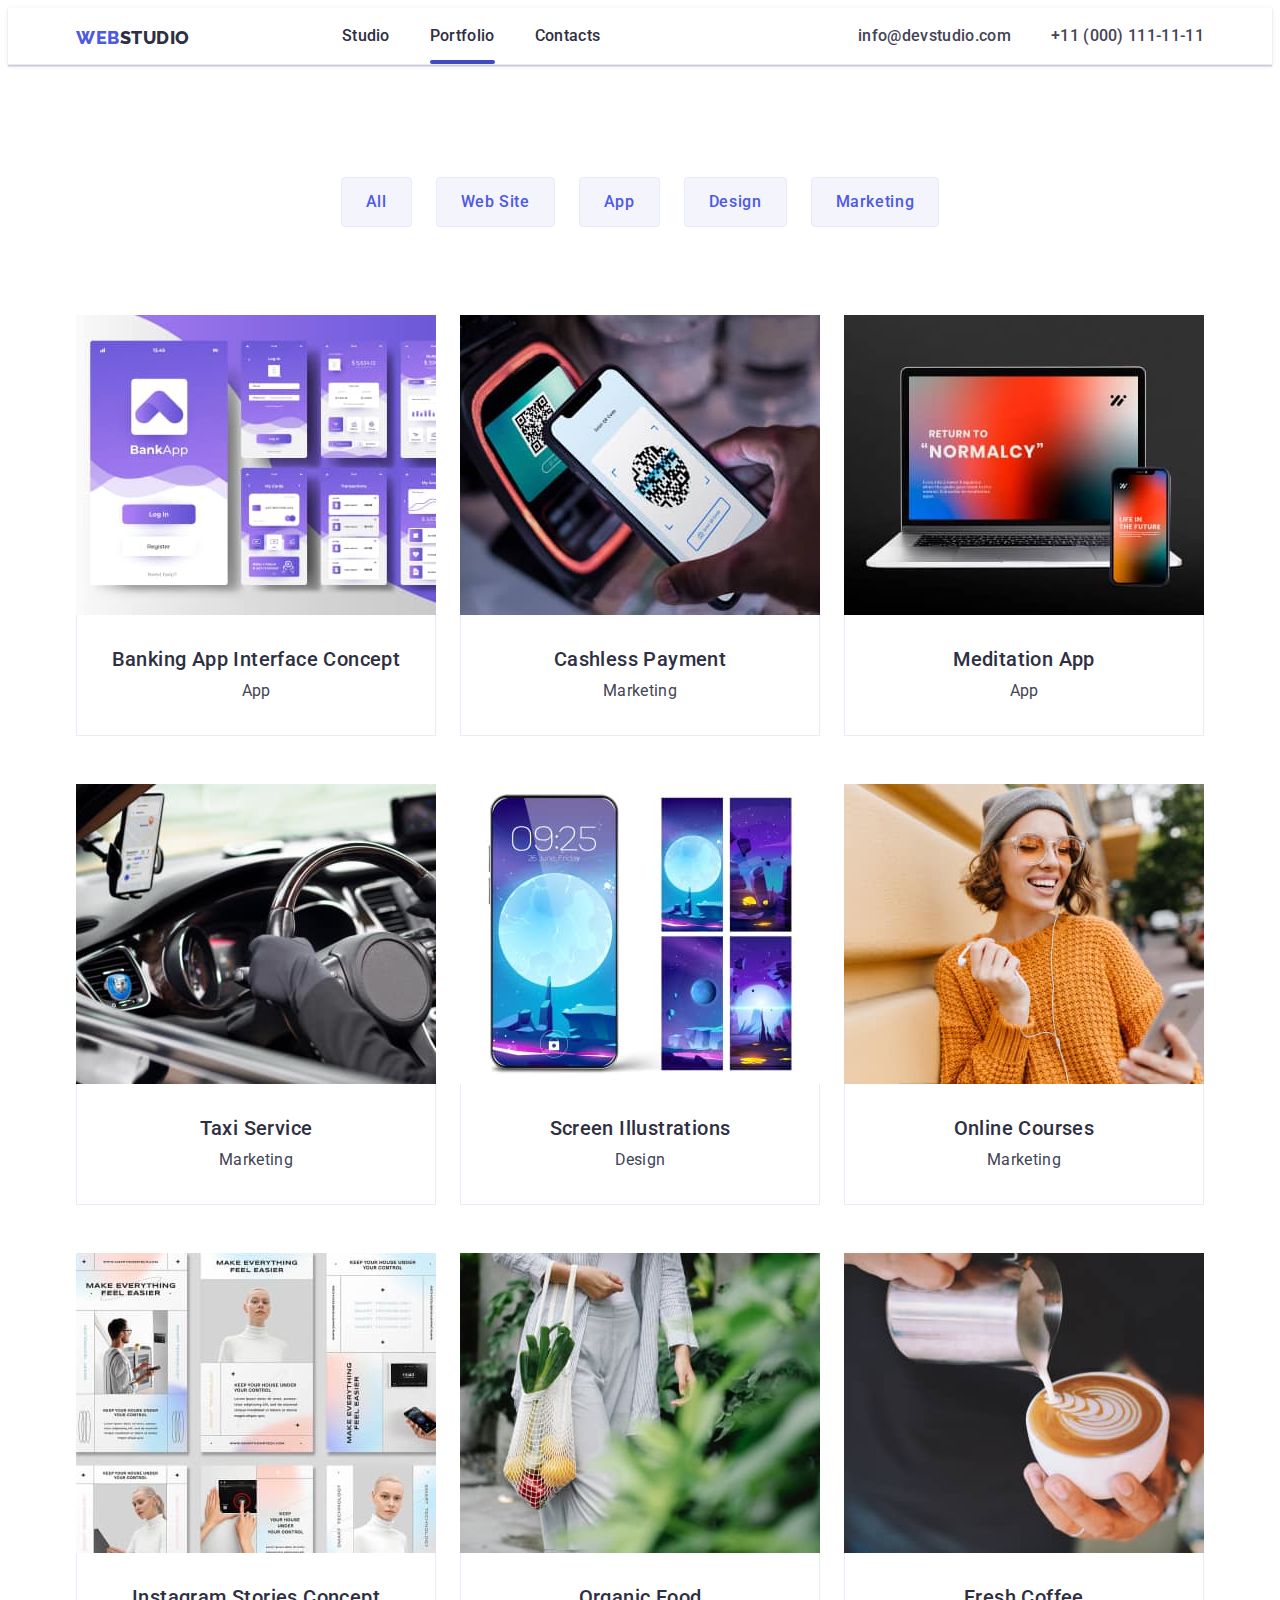
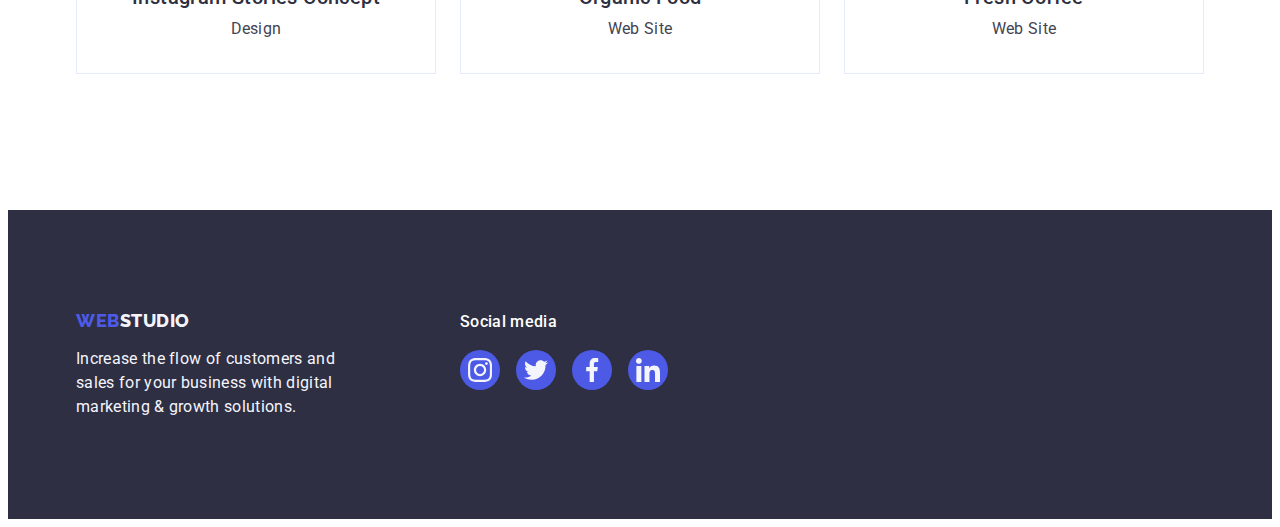
==== portfolio.html @ bfd8ada6 "Initial commit" ====
<!DOCTYPE html>
<html lang="en">
  <head>
    <link
      rel="stylesheet"
      href="https://cdnjs.cloudflare.com/ajax/libs/modern-normalize/2.0.0/modern-normalize.min.css"
      integrity="sha512-4xo8blKMVCiXpTaLzQSLSw3KFOVPWhm/TRtuPVc4WG6kUgjH6J03IBuG7JZPkcWMxJ5huwaBpOpnwYElP/m6wg=="
      crossorigin="anonymous"
      referrerpolicy="no-referrer"
    />
    <meta charset="UTF-8" />
    <meta name="viewport" content="width=device-width, initial-scale=1.0" />
    <link rel="preconnect" href="https://fonts.googleapis.com" />
    <link rel="preconnect" href="https://fonts.gstatic.com" crossorigin />
    <link
      href="https://fonts.googleapis.com/css2?family=Raleway:wght@700&family=Roboto:wght@400;500;700;900&display=swap"
      rel="stylesheet"
    />
    <link rel="stylesheet" href="./css/styles.css" />
    <title>goit-markup-hw-05</title>
  </head>
  <body>
    <!-- Header -->
    <header class="header">
      <div class="container section hero-header">
        <nav class="hero-navbar">
          <a href="./index.html" class="logo"
            >Web<span class="second-word">Studio</span></a
          >
          <ul class="hero-navbar-list">
            <li>
              <a href="./index.html" class="list-link">Studio</a>
            </li>
            <li>
              <a href="./portfolio.html" class="navbar-link list-link"
                >Portfolio</a
              >
            </li>
            <li><a href="" class="list-link">Contacts</a></li>
          </ul>
        </nav>
        <address class="contact">
          <ul class="hero-navbar-list">
            <li>
              <a href="mailto:info@devstudio.com" class="contact-link"
                >info@devstudio.com</a
              >
            </li>
            <li>
              <a href="tel:+110001111111" class="contact-link"
                >+11 (000) 111-11-11</a
              >
            </li>
          </ul>
        </address>
      </div>
    </header>
    <main>
      <!-- Main section -->
      <section class="portfolio-section-header">
        <div class="container portfolio-section-one">
          <h1 class="visually-hidden">Portfolio</h1>
          <ul class="portfolio-section-list">
            <li>
              <button type="button" class="button">All</button>
            </li>
            <li><button type="button" class="button">Web Site</button></li>
            <li><button type="button" class="button">App</button></li>
            <li><button type="button" class="button">Design</button></li>
            <li><button type="button" class="button">Marketing</button></li>
          </ul>

          <!-- Card lists -->
          <ul class="portfolio-section-cards">
            <li class="portfolio-section-card">
              <a href="" class="portfolio-card-list-link cards">
                <div class="shadow-window">
                  <img
                    src="./images/image-one-hw2.jpg"
                    alt="banking-app-interface"
                    width="360"
                    height="300"
                    class="images"
                  />
                  <p class="paragraph-title">
                    14 Stylish and User-Friendly App Design Concepts · Task
                    Manager App · Calorie Tracker App · Exotic Fruit Ecommerce
                    App · Cloud Storage App
                  </p>
                </div>
                <div class="portfolio-section-link">
                  <h2 class="portfolio-title">Banking App Interface Concept</h2>
                  <p class="portfolio-text">App</p>
                </div>
              </a>
            </li>
            <li class="portfolio-section-card">
              <a href="" class="portfolio-card-list-link cards">
                <div class="shadow-window">
                  <img
                    src="./images/image-two-hw2.jpg"
                    alt="cashless-payment"
                    width="360"
                    height="300"
                    class="images"
                  />
                  <p class="paragraph-title">
                    14 Stylish and User-Friendly App Design Concepts · Task
                    Manager App · Calorie Tracker App · Exotic Fruit Ecommerce
                    App · Cloud Storage App
                  </p>
                </div>
                <div class="portfolio-section-link">
                  <h2 class="portfolio-title">Cashless Payment</h2>
                  <p class="portfolio-text">Marketing</p>
                </div>
              </a>
            </li>
            <li class="portfolio-section-card">
              <a href="" class="portfolio-card-list-link cards">
                <div class="shadow-window">
                  <img
                    src="./images/image-three-hw2.jpg"
                    alt="meditation-app"
                    width="360"
                    height="300"
                    class="images"
                  />
                  <p class="paragraph-title">
                    14 Stylish and User-Friendly App Design Concepts · Task
                    Manager App · Calorie Tracker App · Exotic Fruit Ecommerce
                    App · Cloud Storage App
                  </p>
                </div>
                <div class="portfolio-section-link">
                  <h2 class="portfolio-title">Meditation App</h2>
                  <p class="portfolio-text">App</p>
                </div>
              </a>
            </li>

            <li class="portfolio-section-card">
              <a href="" class="portfolio-card-list-link cards">
                <div class="shadow-window">
                  <img
                    src="./images/image-four-hw2.jpg"
                    alt="taxi-services"
                    width="360"
                    height="300"
                    class="images"
                  />
                  <p class="paragraph-title">
                    14 Stylish and User-Friendly App Design Concepts · Task
                    Manager App · Calorie Tracker App · Exotic Fruit Ecommerce
                    App · Cloud Storage App
                  </p>
                </div>
                <div class="portfolio-section-link">
                  <h2 class="portfolio-title">Taxi Service</h2>
                  <p class="portfolio-text">Marketing</p>
                </div>
              </a>
            </li>
            <li class="portfolio-section-card">
              <a href="" class="portfolio-card-list-link cards">
                <div class="shadow-window">
                  <img
                    src="./images/image-five-hw2.jpg"
                    alt="screen-ilustration"
                    width="360"
                    height="300"
                    class="images"
                  />
                  <p class="paragraph-title">
                    14 Stylish and User-Friendly App Design Concepts · Task
                    Manager App · Calorie Tracker App · Exotic Fruit Ecommerce
                    App · Cloud Storage App
                  </p>
                </div>
                <div class="portfolio-section-link">
                  <h2 class="portfolio-title">Screen Illustrations</h2>
                  <p class="portfolio-text">Design</p>
                </div>
              </a>
            </li>
            <li class="portfolio-section-card">
              <a href="" class="portfolio-card-list-link cards">
                <div class="shadow-window">
                  <img
                    src="./images/image-six-hw2.jpg"
                    alt="online-courses"
                    width="360"
                    height="300"
                    class="images"
                  />
                  <p class="paragraph-title">
                    14 Stylish and User-Friendly App Design Concepts · Task
                    Manager App · Calorie Tracker App · Exotic Fruit Ecommerce
                    App · Cloud Storage App
                  </p>
                </div>
                <div class="portfolio-section-link">
                  <h2 class="portfolio-title">Online Courses</h2>
                  <p class="portfolio-text">Marketing</p>
                </div>
              </a>
            </li>

            <li class="portfolio-section-card">
              <a href="" class="portfolio-card-list-link cards">
                <div class="shadow-window">
                  <img
                    src="./images/image-seven-hw2.jpg"
                    alt="instagram-stories"
                    width="360"
                    height="300"
                    class="images"
                  />
                  <p class="paragraph-title">
                    14 Stylish and User-Friendly App Design Concepts · Task
                    Manager App · Calorie Tracker App · Exotic Fruit Ecommerce
                    App · Cloud Storage App
                  </p>
                </div>
                <div class="portfolio-section-link">
                  <h2 class="portfolio-title">Instagram Stories Concept</h2>
                  <p class="portfolio-text">Design</p>
                </div>
              </a>
            </li>
            <li class="portfolio-section-card">
              <a href="" class="portfolio-card-list-link cards">
                <div class="shadow-window">
                  <img
                    src="./images/image-eight-hw2.jpg"
                    alt="organic-food"
                    width="360"
                    height="300"
                    class="images"
                  />
                  <p class="paragraph-title">
                    14 Stylish and User-Friendly App Design Concepts · Task
                    Manager App · Calorie Tracker App · Exotic Fruit Ecommerce
                    App · Cloud Storage App
                  </p>
                </div>
                <div class="portfolio-section-link">
                  <h2 class="portfolio-title">Organic Food</h2>
                  <p class="portfolio-text">Web Site</p>
                </div>
              </a>
            </li>
            <li class="portfolio-section-card">
              <a href="" class="portfolio-card-list-link cards">
                <div class="shadow-window">
                  <img
                    src="./images/image-nine-hw2.jpg"
                    alt="fresh-coffe2"
                    width="360"
                    height="300"
                    class="images"
                  />
                  <p class="paragraph-title">
                    14 Stylish and User-Friendly App Design Concepts · Task
                    Manager App · Calorie Tracker App · Exotic Fruit Ecommerce
                    App · Cloud Storage App
                  </p>
                </div>
                <div class="portfolio-section-link">
                  <h2 class="portfolio-title">Fresh Coffee</h2>
                  <p class="portfolio-text">Web Site</p>
                </div>
              </a>
            </li>
          </ul>
        </div>
      </section>
    </main>

    <!-- Footer -->

    <footer class="footer-content">
      <div class="container footer-section">
        <div class="footer-items">
          <a href="./index.html" class="logo"
            >Web<span class="span">Studio</span></a
          >
          <p class="footer-text">
            Increase the flow of customers and sales for your business with
            digital marketing & growth solutions.
          </p>
        </div>
        <div class="">
          <p class="social-media-footer">Social media</p>
          <ul class="social-media-footer-list">
            <li class="social-media-footer-lists">
              <a href="" class="social-media-footer-link">
                <svg width="24" height="24" class="social-media-footer-icon">
                  <use href="./images/icons.svg#instagram-2"></use>
                </svg>
              </a>
            </li>
            <li class="social-media-footer-lists">
              <a href="" class="social-media-footer-link">
                <svg width="24" height="24" class="social-media-footer-icon">
                  <use href="./images/icons.svg#twitter-2"></use>
                </svg>
              </a>
            </li>
            <li class="social-media-footer-lists">
              <a href="" class="social-media-footer-link">
                <svg width="24" height="24" class="social-media-footer-icon">
                  <use href="./images/icons.svg#facebook-2"></use>
                </svg>
              </a>
            </li>
            <li class="social-media-footer-lists">
              <a href="" class="social-media-footer-link">
                <svg width="24" height="24" class="social-media-footer-icon">
                  <use href="./images/icons.svg#linkedin-2"></use>
                </svg>
              </a>
            </li>
          </ul>
        </div>
      </div>
    </footer>
  </body>
</html>
---- css/styles.css ----
:root {
  --primary-brand: #4d5ae5;
  --pressed-state: #404bbf;
  --dark: #2e2f42;
  --succes: #31d0aa;
  --text: #434455;
  --subtle-text: #8e8f99;
  --accent: #e7e9fc;
  --modal-overlay: #f4f4fd;
  --hero-background: #2e2f42;
  --white-background: #2e2f42;
  --mmodal-background: #ffffff;
  --fs-small: 18px;
  --fs-body: 16px;
  --fs-title: 56px;
  --fs-h2: 36px;
  --fs-medoi: 20px;
  --fs-extra-small: 12px;
  --fw-blackt: 800;
  --fw-boldt: 700;
  --fw-normalt: 400;
  --fw-mediumt: 500;
}

/* Global styles */

*,
*::before,
* ::after {
  box-sizing: border-box;
}

body {
  font-family: "Roboto", sans-serif;
  color: var(--text);
  font-size: 16px;
  font-style: normal;
  font-weight: 400;
  line-height: 24px;
  letter-spacing: 0.02em;
  background: var(--mmodal-background);
}

h2 {
  margin: 0;
}

p {
  margin: 0;
}

.images {
  display: block;
  max-width: 100%;
}

.list {
  list-style: none;
  text-align: center;
  padding: 0;
}

.span {
  color: var(--modal-overlay);
}

.logo {
  display: inline-block;
  margin-bottom: 16px;
  font-family: "Raleway", sans-serif;
  font-size: 18px;
  font-style: normal;
  font-weight: 800;
  line-height: 1.17em;
  letter-spacing: 0.03em;
  text-decoration: none;
  text-transform: uppercase;
  color: var(--primary-brand);
  margin-right: 76px;
  text-decoration: none;
}

.link {
  text-decoration: none;
}

.container {
  width: 1158px;
  margin: 0 auto;
  padding: 0 15px;
}

.visually-hidden {
  position: absolute;
  width: 1px;
  height: 1px;
  margin: -1px;
  border: 0;
  padding: 0;

  white-space: nowrap;
  clip-path: inset(100%);
  clip: rect(0 0 0 0);
  overflow: hidden;
}

/* Classes */

/* STUDIO */

/* Header Studio&Portfolio */

.header {
  border-bottom: 1px solid var(--accent);
  display: flex;
  background: var(--mmodal-background);
  border-bottom: 1px solid var(--accent);
  box-shadow: 0px 2px 1px rgba(46, 47, 66, 0.08),
    0px 1px 1px rgba(46, 47, 66, 0.16), 0px 1px 6px rgba(46, 47, 66, 0.08);
}

.hero-header {
  display: flex;
  flex-direction: row;
  justify-content: space-between;
}

.hero-navbar {
  display: flex;
  flex-direction: row;
  gap: 76px;
  align-items: flex-end;
}

.hero-navbar-list {
  display: flex;
  flex-direction: row;
  gap: 40px;
  align-items: center;
  list-style: none;
  text-align: center;
  padding: 0;
}

.second-word {
  color: var(--hero-background);
}

.navbar-link {
  color: #404bbf;
  font-size: 16px;
  font-weight: 500;
  line-height: 150%;
  letter-spacing: 0.32px;
  padding: 24px 0;
  position: relative;
  color: var(--hero-background);
  transition: color 250ms cubic-bezier(0.4, 0, 0.2, 1);
}

.navbar-link::after {
  content: "";
  position: absolute;
  left: 0;
  bottom: 5px;
  height: 4px;
  background-color: var(--pressed-state);
  border-radius: 2px;
  display: block;
  width: 100%;
}

.list-link {
  color: var(--hero-background);
  text-decoration: none;
  font-weight: 500;
  line-height: 1.5em;
}

.list-link:hover {
  color: var(--pressed-state);
}

.list-link:focus {
  color: var(--pressed-state);
}

.contact {
  font-style: normal;
}

.contact-link {
  color: var(--text);
  font-size: 16px;
  font-weight: 500;
  line-height: 1.5em;
  text-decoration: none;
  transition: color 250ms cubic-bezier(0.4, 0, 0.2, 1);
}
.contact-link:hover {
  color: var(--pressed-state);
}
.contact-link:focus {
  color: var(--pressed-state);
}

/* Section one */

.primary-section {
  background-image: linear-gradient(
      rgba(46, 47, 66, 0.7),
      rgba(46, 47, 66, 0.7)
    ),
    url(../images/hero-image-workers.jpeg);
  background-color: var(--dark);
  max-width: 1440px;
  background-repeat: no-repeat;
  background-position: center;
  background-size: cover;
  text-align: center;
  padding-top: 188px;
  padding-bottom: 188px;
}

.section-one {
  display: flex;
  align-items: center;
  flex-direction: column;
  justify-content: center;
}

.section-one-title {
  display: flex;
  align-items: center;
  max-width: 496px;
  letter-spacing: 0.02em;
  font-size: 56px;
  line-height: 1.07em;
  color: var(--mmodal-background);
}

.hero-button {
  align-items: center;
  border: none;
  border-radius: 4px;
  display: block;
  min-width: 169px;
  height: 56px;
  margin: 0 auto;
  font-family: "Roboto", sans-serif;
  font-weight: 500;
  font-size: 16px;
  line-height: 1.5em;
  letter-spacing: 0.04em;
  word-wrap: break-word;
  background: var(--primary-brand);
  color: var(--mmodal-background);
  cursor: pointer;
  transition: background-color 250ms cubic-bezier(0.4, 0, 0.2, 1);
}
.hero-button:hover {
  background-color: var(--pressed-state);
}
.hero-button:focus {
  background-color: var(--pressed-state);
}

/* Section two */

.section-two {
  padding: 120px 0;
}

.second-section {
  display: flex;
}

.second-section-list {
  display: flex;
  gap: 24px;
  list-style: none;
  text-align: center;
  padding: 0;
}

.first-second-section-list {
  text-decoration: none;
  width: 100%;
  min-width: 264px;
}

.section-two-icons {
  display: flex;
  align-items: center;
  justify-content: center;
  height: 112px;
  background-color: var(--modal-overlay);
  border-radius: 4px;
  margin-bottom: 8px;
}

.sub-title {
  letter-spacing: 0.02em;
  font-weight: 500;
  font-size: 20px;
  line-height: 1.2em;
  color: var(--hero-background);
  margin-bottom: 8px;
  text-align: start;
}

.sub-text {
  font-size: 16px;
  line-height: 1.5em;
  color: var(--text);
  letter-spacing: 0.02em;
  text-align: start;
}

/* Section three */

.section-three {
  padding-bottom: 120px;
}

.third-section {
  display: flex;
  flex-direction: column;
}

.section-title {
  letter-spacing: 0.02em;
  text-align: center;
  text-transform: capitalize;
  font-size: 36px;
  line-height: 1.11em;
  color: var(--white-background);
  margin-bottom: 72px;
}

.third-section-list {
  display: flex;
  gap: 24px;
  list-style: none;
  text-align: center;
  padding: 0;
}

.first-three-section-list {
  text-decoration: none;
  width: calc(100% - 48px) / 3;
}

/* Section four */

.team-section {
  background-color: var(--modal-overlay);
  padding-top: 120px;
  padding-bottom: 120px;
}

.four-section {
  display: flex;
  flex-direction: column;
  align-items: center;
}

.four-list {
  display: flex;
  gap: 24px;
  list-style: none;
  text-align: center;
  padding: 0;
}

.team-member {
  background-color: var(--mmodal-background);
  border-radius: 0px 0px 4px 4px;
  width: calc(100% - 72px) / 4;
  box-shadow: 0px 2px 1px 0px rgba(46, 47, 66, 0.08),
    0px 1px 1px 0px rgba(46, 47, 66, 0.16),
    0px 1px 6px 0px rgba(46, 47, 66, 0.08);
}

.team-section-lists {
  padding-top: 32px;
  padding-bottom: 32px;
}

.sub-title-team {
  letter-spacing: 0.02em;
  font-weight: 500;
  font-size: 20px;
  line-height: 1.2em;
  color: var(--hero-background);
  margin-bottom: 8px;
  text-align: center;
}

.sub-text-team {
  font-size: 16px;
  line-height: 1.5em;
  color: var(--text);
  letter-spacing: 0.02em;
  text-align: center;
}

.section-four-social-media {
  display: flex;
  justify-content: center;
  gap: 24px;
  padding-left: 16px;
  padding-right: 16px;
}

.section-four-list {
  width: 40px;
  height: 40px;
  list-style: none;
}

.section-four-link {
  display: flex;
  align-items: center;
  justify-content: center;
  width: 100%;
  height: 100%;
  background-color: var(--primary-brand);
  border-radius: 50%;
  transition: background-color 250ms cubic-bezier(0.4, 0, 0.2, 1);
}

.section-four-link:hover {
  background-color: var(--pressed-state);
}

.section-four-link:focus {
  background-color: var(--pressed-state);
}

.section-four-logos {
  fill: var(--modal-overlay);
}

/* Section five */

.customers-section {
  padding-top: 120px;
  padding-bottom: 120px;
}

.customers-title {
  margin-bottom: 72px;
  display: flex;
  align-items: center;
  justify-content: center;
  font-size: 36px;
  line-height: 1.11;
  color: var(--dark);
}

.customers-list {
  display: flex;
  gap: 24px;
  height: 88px;
  list-style: none;
  text-align: center;
  padding: 0;
}

.customers-lists {
  width: calc((100% - 120px) / 6);
}

.customers-link {
  display: flex;
  align-items: center;
  justify-content: center;
  color: var(--subtle-text);
  width: 100%;
  height: 100%;
  border: 1px solid var(--subtle-text);
  border-radius: 4px;
  transition: border-color 250ms cubic-bezier(0.4, 0, 0.2, 1),
    color 250ms cubic-bezier(0.4, 0, 0.2, 1);
}

.customers-link:hover {
  border-color: var(--pressed-state);
  color: var(--pressed-state);
}

.customers-link:focus {
  border-color: var(--pressed-state);
  color: var(--pressed-state);
}

.customers-icons {
  fill: currentColor;
}

/* Footer Studio & Portfolio */

.footer-content {
  background-color: var(--dark);
  padding-top: 100px;
  padding-bottom: 100px;
}

.footer-section {
  display: flex;
  align-items: baseline;
  flex-direction: row;
}

.footer-items {
  margin-right: 120px;
}

.footer-text {
  line-height: 1.5em;
  color: var(--modal-overlay);
  font-size: 16px;
  line-height: 1.5;
  letter-spacing: 0.32px;
  max-width: 264px;
}

.social-media-footer {
  margin-bottom: 16px;
  font-weight: 500;
  font-size: 16px;
  line-height: 1.5;
  letter-spacing: 0.02em;
  color: var(--mmodal-background);
}

.social-media-footer-list {
  display: flex;
  gap: 16px;
  list-style: none;
  text-align: center;
  padding: 0;
}

.social-media-footer-lists {
  width: 40px;
  height: 40px;
}

.social-media-footer-link {
  width: 100%;
  height: 100%;
  background-color: var(--primary-brand);
  border-radius: 50%;
  display: flex;
  align-items: center;
  justify-content: center;
  transition: background-color 250ms cubic-bezier(0.4, 0, 0.2, 1);
}

.social-media-footer-link:hover {
  background-color: var(--succes);
}
.social-media-footer-link:focus {
  background-color: var(--succes);
}

.social-media-footer-icon {
  fill: var(--modal-overlay);
}

/* PORTFOLIO */

/* Portfolio Buttons */

.portfolio-section-header {
  padding-top: 96px;
  padding-bottom: 120px;
}
.portfolio-section-one {
  display: flex;
  flex-direction: column;
}

.portfolio-section-list {
  display: flex;
  justify-content: center;
  gap: 24px;
  margin-bottom: 72px;
  list-style: none;
  text-align: center;
  padding: 0;
}

.button {
  font-family: "Roboto", sans-serif;
  font-weight: 500;
  font-size: 16px;
  line-height: 1.5em;
  letter-spacing: 0.04em;
  color: var(--primary-brand);
  background-color: var(--modal-overlay);
  cursor: pointer;
  padding: 12px 24px;
  border: 1px solid var(--accent);
  border-radius: 4px;
  transition: color 250ms cubic-bezier(0.4, 0, 0.2, 1),
    background-color 250ms cubic-bezier(0.4, 0, 0.2, 1),
    border-color 250ms cubic-bezier(0.4, 0, 0.2, 1),
    box-shadow 250ms cubic-bezier(0.4, 0, 0.2, 1);
}

.button:hover {
  background-color: var(--pressed-state);
  color: var(--mmodal-background);
  border: 1px solid transparent;
  box-shadow: 0px 3px 1px rgba(0, 0, 0, 0.1), 0px 2px 1px rgba(0, 0, 0, 0.08),
    0px 2px 2px rgba(0, 0, 0, 0.12);
}

.button:focus {
  color: var(--mmodal-background);
  background-color: var(--pressed-state);
  border: 1px solid transparent;
  box-shadow: 0px 3px 1px rgba(0, 0, 0, 0.1), 0px 2px 1px rgba(0, 0, 0, 0.08),
    0px 2px 2px rgba(0, 0, 0, 0.12);
}

/* Portfolio-cards */
.portfolio-section-cards {
  display: flex;
  flex-wrap: wrap;
  column-gap: 24px;
  row-gap: 48px;
  list-style: none;
  text-align: center;
  padding: 0;
}

.portfolio-section-card {
  width: calc(100% - 48px) / 3;
  text-decoration: none;
}

.cards:hover .paragraph-title {
  transform: translateY(0%);
}

.cards:focus .paragraph-title {
  transform: translateY(0%);
}

.cards {
  transition: box-shadow 250ms cubic-bezier(0.4, 0, 0.2, 1);
  color: #404bbf;
}

.portfolio-card-list-link {
  display: block;
  text-decoration: none;
}

.portfolio-card-list-link:hover {
  box-shadow: 0px 1px 6px rgba(46, 47, 66, 0.08),
    0px 1px 1px rgba(46, 47, 66, 0.16), 0px 2px 1px rgba(46, 47, 66, 0.08);
}

.portfolio-card-list-link:focus {
  box-shadow: 0px 1px 6px rgba(46, 47, 66, 0.08),
    0px 1px 1px rgba(46, 47, 66, 0.16), 0px 2px 1px rgba(46, 47, 66, 0.08);
}

.shadow-window {
  position: relative;
  overflow: hidden;
}

.portfolio-section-link {
  padding: 32px 16px;
  border: 1px solid var(--accent);
  border-top: none;
}

.portfolio-title {
  font-weight: 500;
  font-size: 20px;
  line-height: 1.2em;
  letter-spacing: 0.02em;
  color: var(--hero-background);
  margin-bottom: 8px;
}

.portfolio-text {
  color: var(--text);
}

.paragraph-title {
  position: absolute;
  top: 0;
  font-size: 16px;
  line-height: 1.5;
  letter-spacing: 0.02em;
  color: var(--modal-overlay);
  padding: 40px 32px;
  background-color: var(--primary-brand);
  height: 100%;
  width: 100%;
  transform: translateY(100%);
  transition: transform 250ms cubic-bezier(0.4, 0, 0.2, 1);
}

/* Modal */

.modal-button {
  position: fixed;
  top: 0;
  left: 0;
  width: 100%;
  height: 100%;
  background-color: rgba(46, 47, 66, 0.4);
  transition: opacity 250ms cubic-bezier(0.4, 0, 0.2, 1),
    visibility 250ms cubic-bezier(0.4, 0, 0.2, 1);
}

.is-hidden {
  opacity: 0;
  visibility: hidden;
  pointer-events: none;
}

.modal-button-second {
  box-shadow: 0px 1px 1px 0px rgba(0, 0, 0, 0.14),
    0px 1px 3px 0px rgba(0, 0, 0, 0.12), 0px 2px 1px 0px rgba(0, 0, 0, 0.2);
  border-radius: 4px;
  position: absolute;
  top: 50%;
  left: 50%;
  transform: translate(-50%, -50%) scale(1);
  width: 408px;
  min-height: 584px;
  background: #fcfcfc;
  transition: transform 250ms cubic-bezier(0.4, 0, 0.2, 1);
}

.modal-button-third {
  border: 1px solid rgba(0, 0, 0, 0.1);
  position: absolute;
  top: 24px;
  right: 24px;
  width: 24px;
  height: 24px;
  border-radius: 50%;
  display: flex;
  align-items: center;
  justify-content: center;
  background-color: var(--accent);
  padding: 0;
  cursor: pointer;
  transition: background-color 250ms cubic-bezier(0.4, 0, 0.2, 1),
    border 250ms cubic-bezier(0.4, 0, 0.2, 1);
}

.modal-button-third:hover {
  background-color: var(--pressed-state);
  border: none;
  fill: #ffffff;
}

.modal-button-third:focus {
  background-color: var(--pressed-state);
  border: none;
  fill: #ffffff;
}

.modal-link {
  transition: fill 250ms cubic-bezier(0.4, 0, 0.2, 1);
}
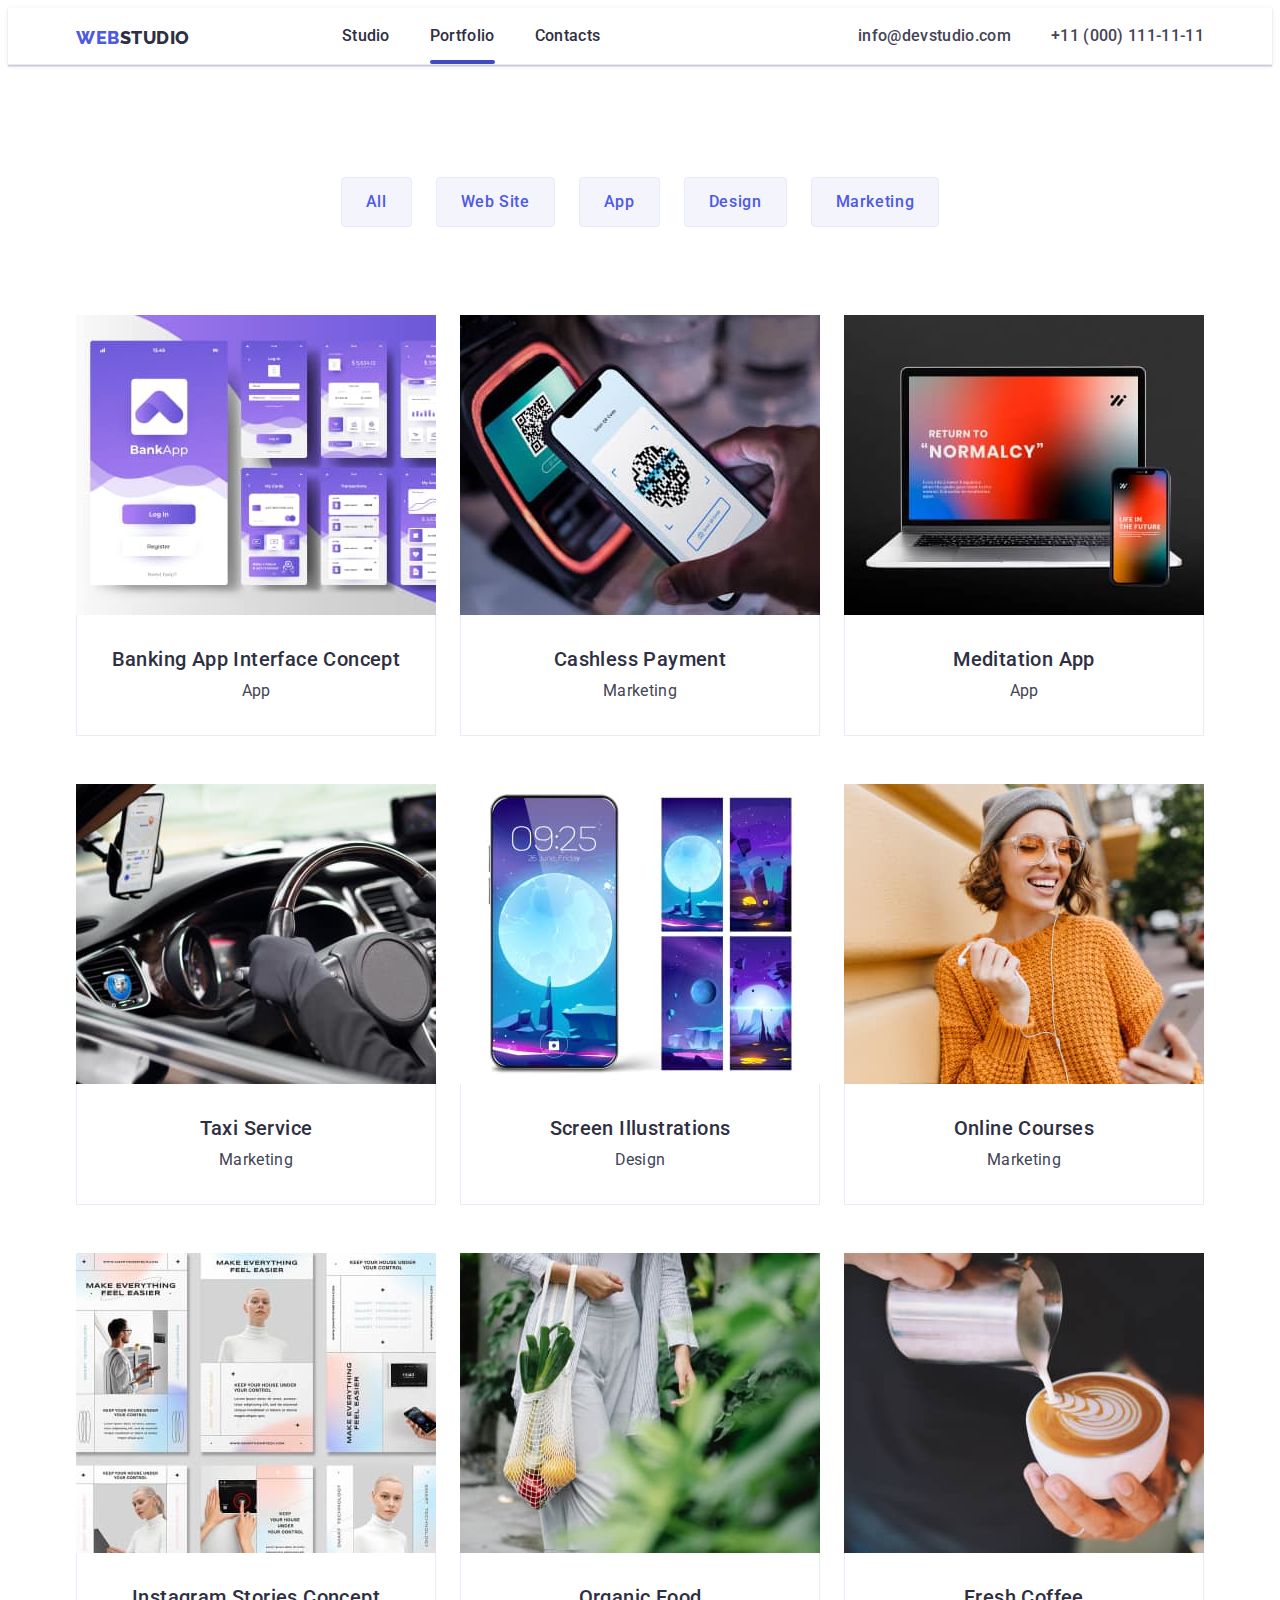
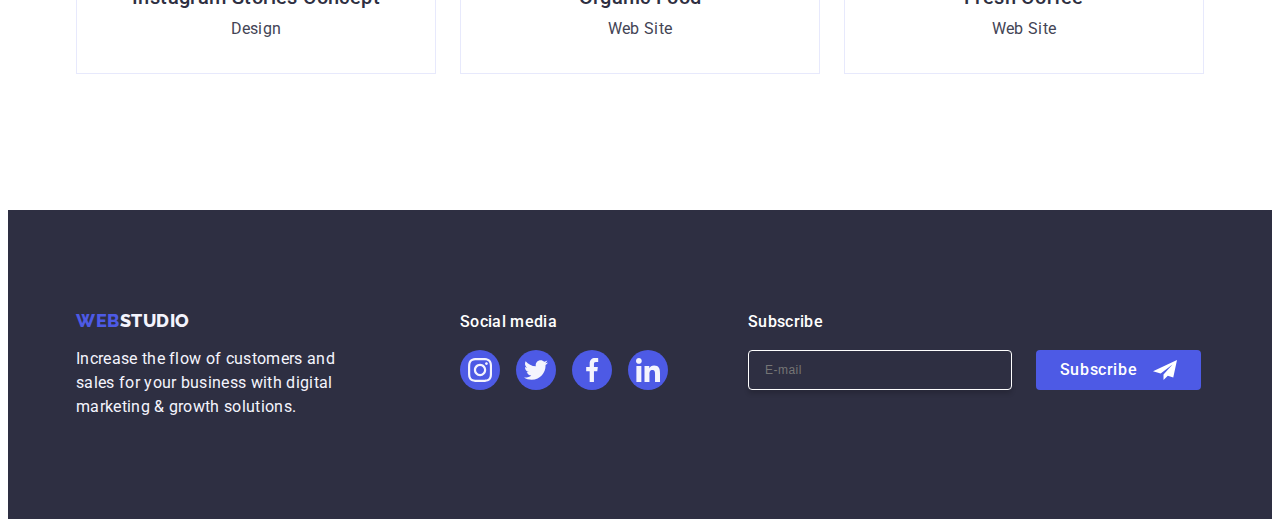
==== commit 20947dfa: "hw3" ====
--- a/portfolio.html
+++ b/portfolio.html
@@ -323,6 +323,25 @@
             </li>
           </ul>
         </div>
+        <div class="formular">
+          <p class="formular-paragraph">Subscribe</p>
+          <form action="" class="formular-data">
+            <label for="" class="formular-brand">
+              <input
+                type="email"
+                name=""
+                class="formular-input"
+                placeholder="E-mail"
+              />
+            </label>
+            <button type="submit" class="footer-button">
+              Subscribe
+              <svg width="24" height="24" class="footer-sprite">
+                <use href="./images/icons.svg#Frame-3"></use>
+              </svg>
+            </button>
+          </form>
+        </div>
       </div>
     </footer>
   </body>
--- a/css/styles.css
+++ b/css/styles.css
@@ -175,6 +175,7 @@
   text-decoration: none;
   font-weight: 500;
   line-height: 1.5em;
+  transition: color 250ms cubic-bezier(0.4, 0, 0.2, 1);
 }
 
 .list-link:hover {
@@ -568,6 +569,65 @@
 
 .social-media-footer-icon {
   fill: var(--modal-overlay);
+}
+
+.formular {
+  gap: 24px;
+  padding-left: 80px;
+}
+
+.formular-paragraph {
+  margin-bottom: 16px;
+  font-weight: 500;
+  font-size: 16px;
+  line-height: 1.5;
+  letter-spacing: 0.02em;
+  color: var(--mmodal-background);
+}
+
+.formular-data {
+  display: flex;
+  gap: 24px;
+}
+
+.formular-brand {
+  gap: 24px;
+}
+
+.formular-input {
+  width: 264px;
+  height: 40px;
+  border: 1px solid var(--mmodal-background);
+  background-color: transparent;
+  font-size: 12px;
+  line-height: 1.5;
+  letter-spacing: 0.04em;
+  padding-left: 16px;
+  box-shadow: 0px 4px 4px 0px rgba(0, 0, 0, 0.15);
+  border-radius: 4px;
+  color: var(--mmodal-background);
+}
+
+.footer-button {
+  min-width: 165px;
+  height: 40px;
+  display: flex;
+  justify-content: center;
+  align-items: center;
+  font-family: "Roboto", sans-serif;
+  font-size: 16px;
+  font-weight: 500;
+  line-height: 1.5;
+  letter-spacing: 0.04em;
+  color: var(--mmodal-background);
+  cursor: pointer;
+  background-color: var(--primary-brand);
+  border: none;
+  border-radius: 4px;
+}
+
+.footer-sprite {
+  margin-left: 16px;
 }
 
 /* PORTFOLIO */
@@ -776,3 +836,56 @@
 .modal-link {
   transition: fill 250ms cubic-bezier(0.4, 0, 0.2, 1);
 }
+
+.modal-paragraph {
+  font-weight: 500;
+  font-size: 16px;
+  line-height: 1.5;
+  text-align: center;
+  letter-spacing: 0.02em;
+  color: var(--hero-background);
+  margin-bottom: 16px;
+}
+
+.modal-child {
+  margin-bottom: 8px;
+}
+
+.modal-label {
+  font-size: 12px;
+  line-height: 1.17;
+  letter-spacing: 0.04em;
+  color: var(--subtle-text);
+  display: block;
+  margin-bottom: 4px;
+}
+
+.modal-second-child {
+  position: relative;
+}
+
+.second-child-input {
+  width: 100%;
+  border: 1px solid rgba(46, 47, 66, 0.4);
+  border-radius: 4px;
+  background-color: transparent;
+  padding-left: 38px;
+  outline: transparent;
+  border-color: 250ms cubic-bezier(0.4, 0, 0.2, 1);
+}
+
+.second-child-input:focus {
+  border-color: var(--primary-brand);
+}
+
+.modal-sprite {
+  position: absolute;
+  left: 16px;
+  top: 50%;
+  transform: translateY(-50%);
+  transition: fill 250ms cubic-bezier(0.4, 0, 0.2, 1);
+}
+
+.modal-sprite:focus {
+  fill: var(--primary-brand);
+}
